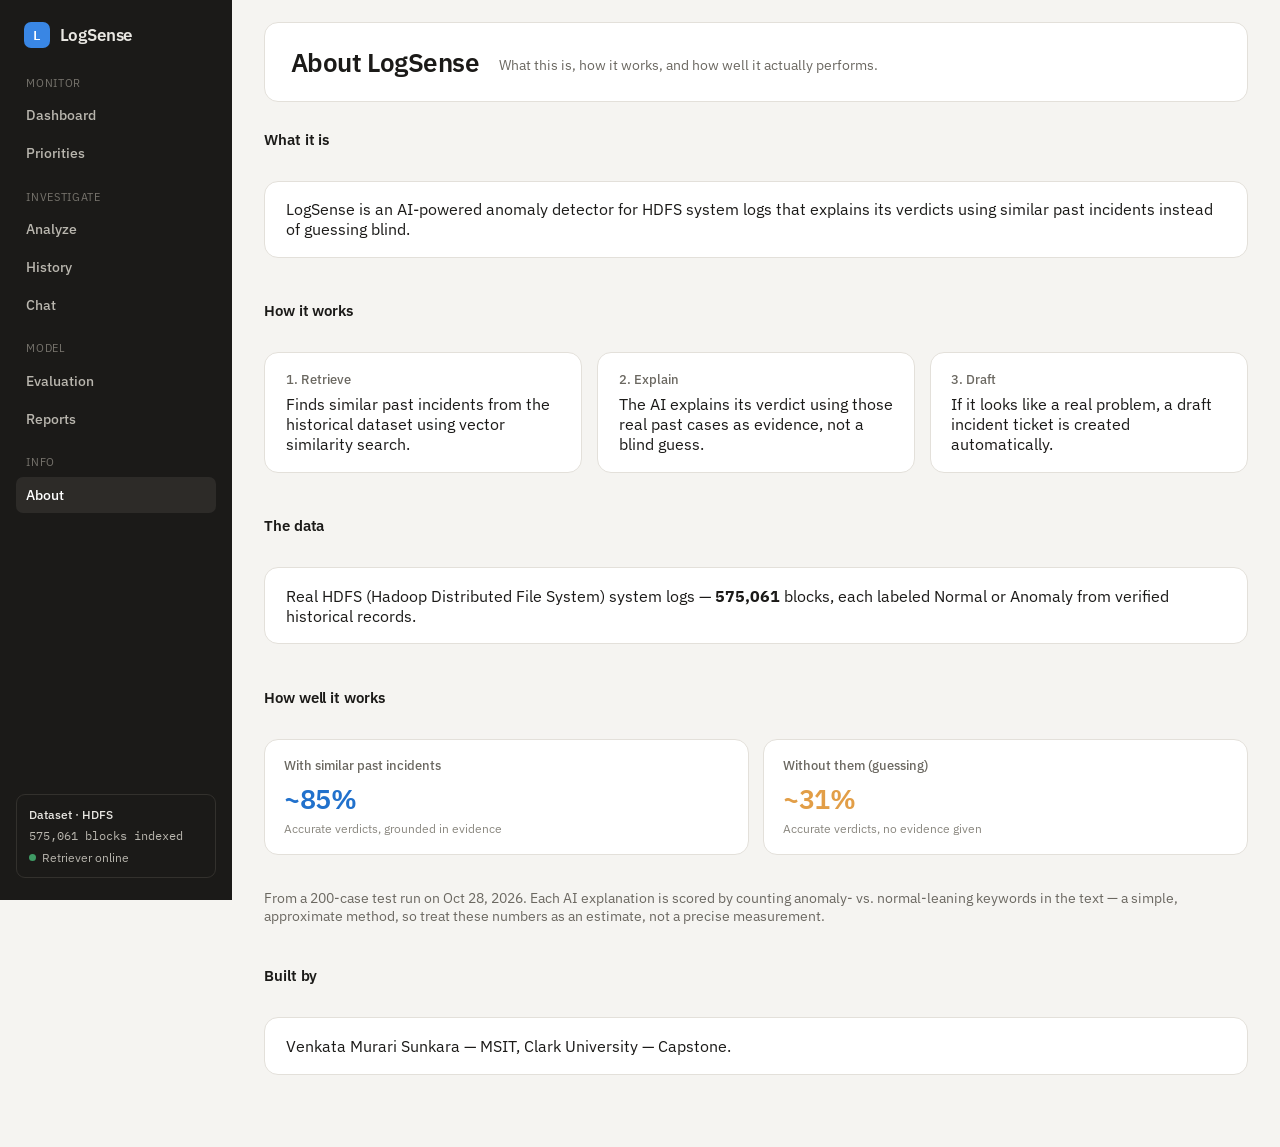
==== frontend/about.html @ a503e8c2 "Add a static About page, linked from the nav New frontend/about.html: what LogSense is, the 3-step r" ====
<!doctype html>
<html lang="en">
<head>
  <meta charset="utf-8" />
  <meta name="viewport" content="width=device-width, initial-scale=1, viewport-fit=cover" />
  <title>LogSense — About</title>
  <link rel="preconnect" href="https://fonts.googleapis.com">
  <link href="https://fonts.googleapis.com/css2?family=IBM+Plex+Sans:wght@400;500;600;700&family=IBM+Plex+Mono:wght@400;500;600&display=swap" rel="stylesheet" />
  <link rel="stylesheet" href="css/styles.css?v=1793126019" />
</head>
<body>
  <div class="ls-shell">
    <aside class="ls-sidebar">
      <div class="ls-brand">LogSense</div>
      <nav class="ls-nav">
        <div class="ls-nav-header">Monitor</div>
        <a href="index.html">Dashboard</a>
        <a href="priorities.html">Priorities <span class="ls-badge" id="nav-priorities-badge" hidden></span></a>
        <div class="ls-nav-header">Investigate</div>
        <a href="analyze.html">Analyze</a>
        <a href="history.html">History</a>
        <a href="chat.html">Chat</a>
        <div class="ls-nav-header">Model</div>
        <a href="evaluate.html">Evaluation</a>
        <a href="reports.html">Reports</a>
        <div class="ls-nav-header">Info</div>
        <a href="about.html" class="active">About</a>
      </nav>
      <div class="ls-sidebar-info">
        <strong>Dataset · HDFS</strong>
        <div class="ls-mono">575,061 blocks indexed</div>
        <div class="ls-dot-row"><span class="ls-dot"></span>Retriever online</div>
      </div>
    </aside>

    <main class="ls-main">
      <div class="ls-header">
        <h1>About LogSense</h1>
        <p>What this is, how it works, and how well it actually performs.</p>
      </div>

      <div class="ls-section-title">What it is</div>
      <div class="ls-card">
        <p style="margin: 0;">LogSense is an AI-powered anomaly detector for HDFS system logs that explains its verdicts using similar past incidents instead of guessing blind.</p>
      </div>

      <div class="ls-section-title">How it works</div>
      <div class="ls-grid" style="grid-template-columns: repeat(auto-fit, minmax(200px, 1fr));">
        <div class="ls-card">
          <div class="ls-metric-label">1. Retrieve</div>
          <p style="margin: 0;">Finds similar past incidents from the historical dataset using vector similarity search.</p>
        </div>
        <div class="ls-card">
          <div class="ls-metric-label">2. Explain</div>
          <p style="margin: 0;">The AI explains its verdict using those real past cases as evidence, not a blind guess.</p>
        </div>
        <div class="ls-card">
          <div class="ls-metric-label">3. Draft</div>
          <p style="margin: 0;">If it looks like a real problem, a draft incident ticket is created automatically.</p>
        </div>
      </div>

      <div class="ls-section-title">The data</div>
      <div class="ls-card">
        <p style="margin: 0;">Real HDFS (Hadoop Distributed File System) system logs — <b>575,061</b> blocks, each labeled Normal or Anomaly from verified historical records.</p>
      </div>

      <div class="ls-section-title">How well it works</div>
      <div class="ls-grid ls-grid-2">
        <div class="ls-metric-box" title="How often the AI was right when it had similar past cases to compare against">
          <div class="ls-metric-label">With similar past incidents</div>
          <div class="ls-metric-value ls-metric-grounded">~85%</div>
          <div class="ls-metric-sub">Accurate verdicts, grounded in evidence</div>
        </div>
        <div class="ls-metric-box" title="How often the AI was right when guessing without any past cases to compare against">
          <div class="ls-metric-label">Without them (guessing)</div>
          <div class="ls-metric-value ls-metric-ungrounded">~31%</div>
          <div class="ls-metric-sub">Accurate verdicts, no evidence given</div>
        </div>
      </div>
      <p class="ls-muted" style="margin-top: 0.75rem;">From a 200-case test run on Oct 28, 2026. Each AI explanation is scored by counting anomaly- vs. normal-leaning keywords in the text — a simple, approximate method, so treat these numbers as an estimate, not a precise measurement.</p>

      <div class="ls-section-title">Built by</div>
      <div class="ls-card">
        <p style="margin: 0;">Venkata Murari Sunkara — MSIT, Clark University — Capstone.</p>
      </div>
    </main>
  </div>
</body>
</html>
---- frontend/css/styles.css ----
:root {
  --bg: #f5f4f1;
  --surface: #ffffff;
  --border: #e3e0da;
  --border-light: #eeebe6;
  --text: #1b1a18;
  --text-secondary: #3b3935;
  --text-muted: #6b6861;
  --text-faint: #8a877f;

  --primary: #1b1a18;
  --primary-dark: #35332f;
  --primary-grad-start: #1b1a18;
  --primary-grad-end: #35332f;
  --accent: #2063b0;
  --accent-strong: #3986e4;

  --danger-bg: #ffe5e0;
  --danger-text: #b3241f;
  --danger-border: #f2b3a8;
  --danger-strong: #d33c33;
  --danger-halo: #ffc7be;

  --normal-bg: #e0f5e6;
  --normal-text: #17653c;
  --normal-border: #a9e0bd;
  --success: #17653c;
  --success-strong: #3f9b65;

  --warning-strong: #e29e47;
  --info-strong: #2171cc;

  --sidebar-bg: #1b1a18;
  --sidebar-text: #e9e7e2;
  --sidebar-text-muted: #b9b6ae;
  --sidebar-hover: #262421;
  --sidebar-active: #2d2b28;
  --sidebar-border: #33312d;

  --radius: 14px;
  --radius-sm: 9px;
  --shadow: none;
  --shadow-hover: 0 2px 8px rgba(27, 26, 24, 0.08);
}

* { box-sizing: border-box; }

body {
  margin: 0;
  font-family: "IBM Plex Sans", -apple-system, BlinkMacSystemFont, "Segoe UI", sans-serif;
  background: var(--bg);
  color: var(--text);
  padding-block: env(safe-area-inset-top, 0px) env(safe-area-inset-bottom, 0px);
  -webkit-font-smoothing: antialiased;
}

a { color: var(--accent); text-decoration: none; }
a:hover { text-decoration: underline; }

code, .ls-mono { font-family: "IBM Plex Mono", ui-monospace, monospace; }

/* ---------- Layout shell ---------- */
.ls-shell {
  display: flex;
  min-height: 100vh;
}

.ls-sidebar {
  width: 232px;
  flex: 0 0 232px;
  background: var(--sidebar-bg);
  color: var(--sidebar-text);
  padding: 1.4rem 1rem;
  position: sticky;
  top: 0;
  height: 100vh;
  overflow-y: auto;
  display: flex;
  flex-direction: column;
  gap: 1.5rem;
}

.ls-brand {
  font-weight: 600;
  font-size: 1.06rem;
  letter-spacing: -0.01em;
  margin: 0 0.5rem;
  display: flex;
  align-items: center;
  gap: 0.6rem;
  color: var(--sidebar-text);
  background: none;
  -webkit-background-clip: unset;
  background-clip: unset;
}
.ls-brand::before {
  content: "L";
  width: 26px;
  height: 26px;
  flex: none;
  border-radius: 7px;
  background: var(--accent-strong);
  color: #fff;
  display: grid;
  place-items: center;
  font: 600 13px "IBM Plex Mono", monospace;
}

.ls-nav { display: flex; flex-direction: column; gap: 0.15rem; font-size: 0.88rem; }
.ls-nav-header { padding: 1rem 0.65rem 0.35rem; font-size: 0.68rem; letter-spacing: 0.06em; text-transform: uppercase; color: #77746d; }
.ls-nav-header:first-child { padding-top: 0.2rem; }
.ls-nav .ls-badge { background: var(--danger-strong); color: #fff; font: 500 10px "IBM Plex Mono", monospace; padding: 1px 7px; }
.ls-nav .ls-badge::before { display: none; }

.ls-nav a {
  padding: 0.55rem 0.65rem;
  border-radius: 7px;
  font-weight: 500;
  font-size: 0.88rem;
  color: var(--sidebar-text-muted);
  display: flex;
  align-items: center;
  justify-content: space-between;
}

.ls-nav a:hover { background: var(--sidebar-hover); color: #fff; }
.ls-nav a.active { background: var(--sidebar-active); color: #fff; }

.ls-sidebar-info {
  margin-top: auto;
  padding: 0.75rem;
  border: 1px solid var(--sidebar-border);
  border-radius: var(--radius-sm);
  font-size: 0.75rem;
  color: var(--sidebar-text-muted);
  display: flex;
  flex-direction: column;
  gap: 0.4rem;
}
.ls-sidebar-info strong { color: var(--sidebar-text); font-weight: 500; }
.ls-sidebar-info .ls-dot-row { display: flex; align-items: center; gap: 0.4rem; }
.ls-sidebar-info .ls-dot { width: 7px; height: 7px; border-radius: 50%; background: var(--success-strong); }

.ls-main {
  flex: 1;
  min-width: 0;
  padding: 1.4rem 2rem 3.5rem;
  display: flex;
  flex-direction: column;
  gap: 1.4rem;
}

.ls-header {
  background: var(--surface);
  border: 1px solid var(--border);
  padding: 1.4rem 1.6rem;
  border-radius: var(--radius);
  display: flex;
  align-items: center;
  gap: 1.25rem;
  flex-wrap: wrap;
}
.ls-header h1 { color: var(--text); margin: 0; font-weight: 600; font-size: 1.6rem; letter-spacing: -0.02em; }
.ls-header p { color: var(--text-muted); margin: 0.25rem 0 0; font-size: 0.9rem; }

/* Simple page title (non-banner pages) */
.ls-page-title { font-size: 1.6rem; font-weight: 600; letter-spacing: -0.02em; margin: 0; }
.ls-page-sub { font-size: 0.88rem; color: var(--text-muted); margin: 0.25rem 0 0; }

/* ---------- Cards ---------- */
.ls-card, .ls-card-accent {
  background: var(--surface);
  border: 1px solid var(--border);
  border-radius: var(--radius);
  padding: 1.1rem 1.3rem;
  margin-bottom: 1rem;
}

.ls-card-accent { border-left: 3px solid var(--accent-strong); }

.ls-grid { display: grid; gap: 0.9rem; }
.ls-grid-2 { grid-template-columns: 1fr 1fr; }
.ls-grid-4 { grid-template-columns: repeat(4, 1fr); }

@media (max-width: 900px) {
  .ls-grid-2, .ls-grid-4 { grid-template-columns: 1fr; }
  .ls-shell { flex-direction: column; }
  .ls-sidebar { width: 100%; flex-basis: auto; height: auto; position: static; }
}

.ls-section-title {
  font-weight: 600;
  font-size: 0.95rem;
  color: var(--text);
  margin: 0.25rem 0 0.6rem;
  letter-spacing: -0.005em;
}
.ls-section-title:first-child { margin-top: 0; }

/* ---------- Badges ---------- */
.ls-badge {
  display: inline-flex;
  align-items: center;
  gap: 0.4rem;
  padding: 0.22rem 0.7rem;
  border-radius: 20px;
  font-weight: 600;
  font-size: 0.78rem;
  border: 1px solid transparent;
}
.ls-badge::before {
  content: "";
  width: 7px;
  height: 7px;
  border-radius: 50%;
  flex: none;
}
.ls-badge-anomaly { background: var(--danger-bg); color: var(--danger-text); }
.ls-badge-anomaly::before { background: var(--danger-strong); }
.ls-badge-normal { background: var(--normal-bg); color: var(--normal-text); }
.ls-badge-normal::before { background: var(--success-strong); }
.ls-badge-muted { background: var(--bg); color: var(--text-muted); border-color: var(--border); }
.ls-badge-muted::before { display: none; }

/* ---------- Metrics ---------- */
.ls-metric-box {
  background: var(--surface);
  border: 1px solid var(--border);
  border-radius: var(--radius);
  padding: 1.1rem 1.2rem;
}
.ls-metric-label { color: var(--text-muted); font-size: 0.82rem; font-weight: 500; margin-bottom: 0.4rem; }
.ls-metric-value { font-size: 1.7rem; font-weight: 600; letter-spacing: -0.02em; }
.ls-metric-sub { color: var(--text-faint); font-size: 0.78rem; margin-top: 0.3rem; }
.ls-metric-grounded { color: var(--info-strong); }
.ls-metric-ungrounded { color: var(--warning-strong); }

/* ---------- Forms / buttons ---------- */
input[type="text"], input[type="number"], select {
  font-family: inherit;
  font-size: 0.88rem;
  padding: 0.55rem 0.75rem;
  border-radius: var(--radius-sm);
  border: 1px solid var(--border);
  background: var(--surface);
  color: var(--text);
}
input:focus, select:focus { outline: 2px solid var(--accent-strong); outline-offset: 1px; }

.ls-btn {
  background: var(--primary);
  color: #fff;
  border: none;
  font-weight: 500;
  font-size: 0.88rem;
  border-radius: var(--radius-sm);
  padding: 0.6rem 1.15rem;
  cursor: pointer;
  transition: background-color 0.15s ease;
}
.ls-btn:hover:not(:disabled) { background: var(--primary-dark); }
.ls-btn:disabled { opacity: 0.5; cursor: not-allowed; }
.ls-btn-ghost { background: var(--surface); color: var(--text); border: 1px solid var(--border); }
.ls-btn-ghost:hover:not(:disabled) { background: var(--bg); }
.ls-btn-danger { background: var(--danger-strong); color: #fff; border: 1px solid var(--danger-strong); }
.ls-btn-danger:hover:not(:disabled) { background: var(--danger-text); }

.ls-row { display: flex; gap: 0.7rem; align-items: center; flex-wrap: wrap; }

/* ---------- Table ---------- */
table.ls-table { width: 100%; border-collapse: collapse; background: var(--surface); border-radius: var(--radius); overflow: hidden; border: 1px solid var(--border); }
table.ls-table th, table.ls-table td { text-align: left; padding: 0.65rem 1rem; font-size: 0.85rem; border-bottom: 1px solid var(--border-light); }
table.ls-table th { color: var(--text-faint); font-weight: 500; text-transform: none; font-size: 0.74rem; letter-spacing: 0.02em; text-transform: uppercase; background: transparent; border-bottom: 1px solid var(--border); }
table.ls-table tbody tr:hover { background: #faf9f7; cursor: pointer; }
table.ls-table tbody tr:last-child td { border-bottom: none; }
table.ls-table tbody tr.ls-row-selected { background: var(--border-light); }
.ls-table-wrap { overflow-x: auto; border-radius: var(--radius); }

/* ---------- Misc ---------- */
.ls-muted { color: var(--text-muted); font-size: 0.85rem; }
.ls-empty { color: var(--text-muted); font-size: 0.9rem; padding: 1.5rem; text-align: center; }
.ls-spinner { display: inline-block; width: 1em; height: 1em; border: 2px solid var(--border); border-top-color: var(--accent-strong); border-radius: 50%; animation: ls-spin 0.7s linear infinite; vertical-align: -0.15em; }
@keyframes ls-spin { to { transform: rotate(360deg); } }
[hidden] { display: none !important; }
hr { border: none; border-top: 1px solid var(--border-light); margin: 1.3rem 0; }
code { background: var(--bg); padding: 0.1rem 0.4rem; border-radius: 4px; font-size: 0.85em; }

.ls-pagination { display: flex; gap: 0.5rem; align-items: center; margin-top: 1rem; }

/* ---------- Charts ---------- */
.ls-chart-card { background: var(--surface); border: 1px solid var(--border); border-radius: var(--radius); padding: 1.25rem 1.4rem 1rem; margin-bottom: 1rem; position: relative; }
.ls-chart-title { font-weight: 600; font-size: 0.95rem; margin-bottom: 0.2rem; }
.ls-chart-subtitle { color: var(--text-muted); font-size: 0.8rem; margin-bottom: 0.75rem; }
.ls-chart-legend { display: flex; gap: 1.25rem; flex-wrap: wrap; margin-bottom: 0.5rem; font-size: 0.82rem; color: var(--text); }
.ls-chart-legend-item { display: inline-flex; align-items: center; gap: 0.4rem; }
.ls-chart-legend-swatch { width: 12px; height: 3px; border-radius: 2px; display: inline-block; }
.ls-chart-svg { display: block; width: 100%; height: auto; overflow: visible; }
.ls-chart-axis-text { fill: var(--text-faint); font-size: 10px; font-family: inherit; }
.ls-chart-gridline { stroke: var(--border-light); stroke-width: 1; }
.ls-chart-bar { cursor: pointer; }
.ls-chart-bar:hover { filter: brightness(0.92); }
.ls-chart-tooltip {
  position: absolute;
  pointer-events: none;
  background: var(--text);
  color: #fff;
  font-size: 0.78rem;
  padding: 0.45rem 0.65rem;
  border-radius: 8px;
  box-shadow: var(--shadow-hover);
  z-index: 10;
  white-space: nowrap;
  opacity: 0;
  transition: opacity 0.1s ease;
}
.ls-chart-tooltip.visible { opacity: 1; }
.ls-chart-tooltip b { font-weight: 700; }
.ls-date-range { display: flex; gap: 0.25rem; background: #ebe9e4; border-radius: 8px; padding: 3px; width: fit-content; margin-bottom: 1.25rem; }
.ls-date-range button { padding: 0.4rem 0.85rem; background: transparent; border: none; color: var(--text-muted); border-radius: 6px; font-size: 0.85rem; }
.ls-date-range button.active { background: #fff; color: var(--text); }

/* ---------- Chat ---------- */
.ls-chat-row { display: flex; margin-bottom: 0.9rem; }
.ls-chat-row.user { justify-content: flex-end; }
.ls-chat-bubble { max-width: 75%; padding: 0.65rem 0.9rem; border-radius: 12px; font-size: 0.9rem; line-height: 1.5; white-space: pre-line; }
.ls-chat-row.user .ls-chat-bubble { background: var(--primary); color: #fff; }
.ls-chat-row.assistant .ls-chat-bubble { background: #f3f1ed; color: var(--text); }
.ls-chat-row.error .ls-chat-bubble { background: var(--danger-bg); color: var(--danger-text); }

/* ---------- Live feed terminal ---------- */
.ls-terminal {
  background: var(--sidebar-bg);
  padding: 0.75rem 1rem;
  height: 260px;
  overflow: hidden;
  display: flex;
  flex-direction: column;
  justify-content: flex-end;
  gap: 3px;
  border-radius: 0 0 0 var(--radius);
}
.ls-terminal-line {
  display: grid;
  grid-template-columns: 78px minmax(0,1fr);
  gap: 10px;
  font: 12px/1.7 "IBM Plex Mono", monospace;
  color: var(--sidebar-text-muted);
  padding: 0 4px;
}
.ls-terminal-line .ls-t-time { color: var(--text-faint); }

/* ---------- On/off toggle switch ---------- */
.ls-toggle { display: inline-flex; align-items: center; gap: 0.5rem; background: none; border: 0; cursor: pointer; padding: 2px; font: inherit; }
.ls-toggle-track { width: 36px; height: 20px; border-radius: 999px; background: var(--border); position: relative; flex: none; transition: background 0.15s ease; }
.ls-toggle[aria-checked="true"] .ls-toggle-track { background: var(--success-strong); }
.ls-toggle-knob { position: absolute; top: 2px; left: 2px; width: 16px; height: 16px; border-radius: 50%; background: #fff; box-shadow: 0 1px 2px rgba(0,0,0,0.25); transition: left 0.15s ease; }
.ls-toggle[aria-checked="true"] .ls-toggle-knob { left: 18px; }
.ls-toggle-label { font-size: 0.85rem; font-weight: 600; color: var(--text-secondary); min-width: 24px; text-align: left; }
.ls-toggle:disabled { opacity: 0.6; cursor: not-allowed; }
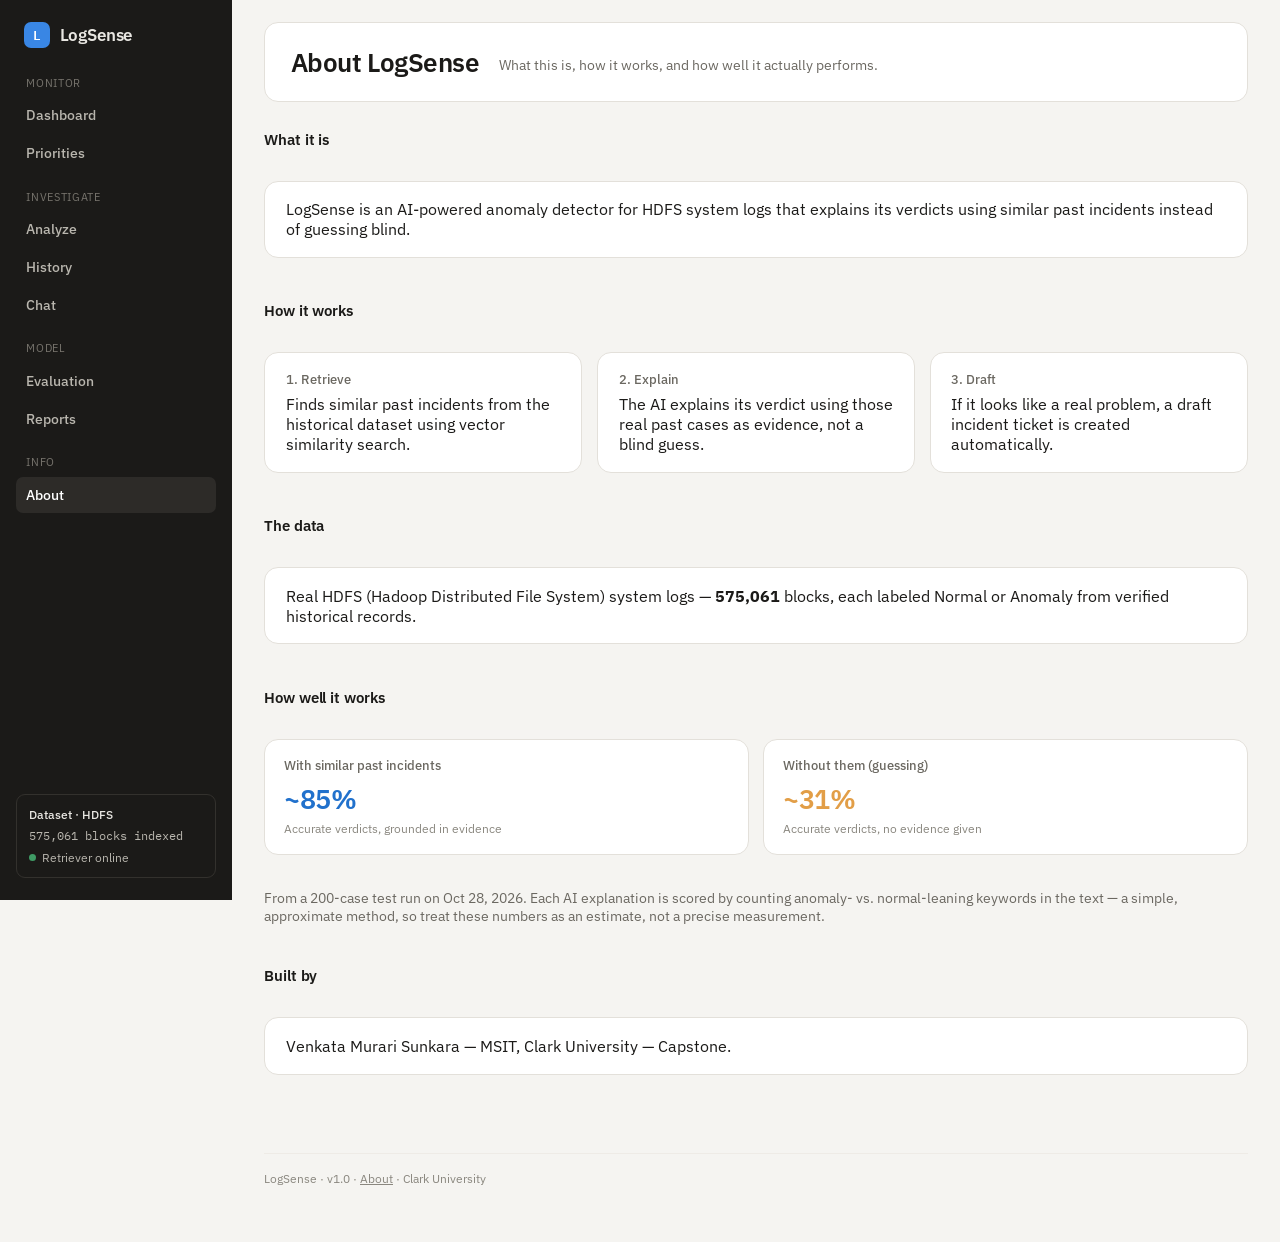
==== commit 71d5641a: "Add small polish touches: tagline, footer, favicon, example buttons - Dashboard-only tagline under t" ====
--- a/frontend/about.html
+++ b/frontend/about.html
@@ -3,10 +3,11 @@
 <head>
   <meta charset="utf-8" />
   <meta name="viewport" content="width=device-width, initial-scale=1, viewport-fit=cover" />
+  <link rel="icon" type="image/svg+xml" href="favicon.svg" />
   <title>LogSense — About</title>
   <link rel="preconnect" href="https://fonts.googleapis.com">
   <link href="https://fonts.googleapis.com/css2?family=IBM+Plex+Sans:wght@400;500;600;700&family=IBM+Plex+Mono:wght@400;500;600&display=swap" rel="stylesheet" />
-  <link rel="stylesheet" href="css/styles.css?v=1793126019" />
+  <link rel="stylesheet" href="css/styles.css?v=1793635372" />
 </head>
 <body>
   <div class="ls-shell">
@@ -84,6 +85,7 @@
       <div class="ls-card">
         <p style="margin: 0;">Venkata Murari Sunkara — MSIT, Clark University — Capstone.</p>
       </div>
+      <footer class="ls-footer">LogSense · v1.0 · <a href="about.html">About</a> · Clark University</footer>
     </main>
   </div>
 </body>
--- a/frontend/css/styles.css
+++ b/frontend/css/styles.css
@@ -357,3 +357,14 @@
 .ls-toggle[aria-checked="true"] .ls-toggle-knob { left: 18px; }
 .ls-toggle-label { font-size: 0.85rem; font-weight: 600; color: var(--text-secondary); min-width: 24px; text-align: left; }
 .ls-toggle:disabled { opacity: 0.6; cursor: not-allowed; }
+
+/* ---------- Footer ---------- */
+.ls-footer {
+  margin-top: 2.5rem;
+  padding-top: 1rem;
+  border-top: 1px solid var(--border-light);
+  font-size: 0.78rem;
+  color: var(--text-faint);
+}
+.ls-footer a { color: var(--text-faint); text-decoration: underline; }
+.ls-footer a:hover { color: var(--accent); }
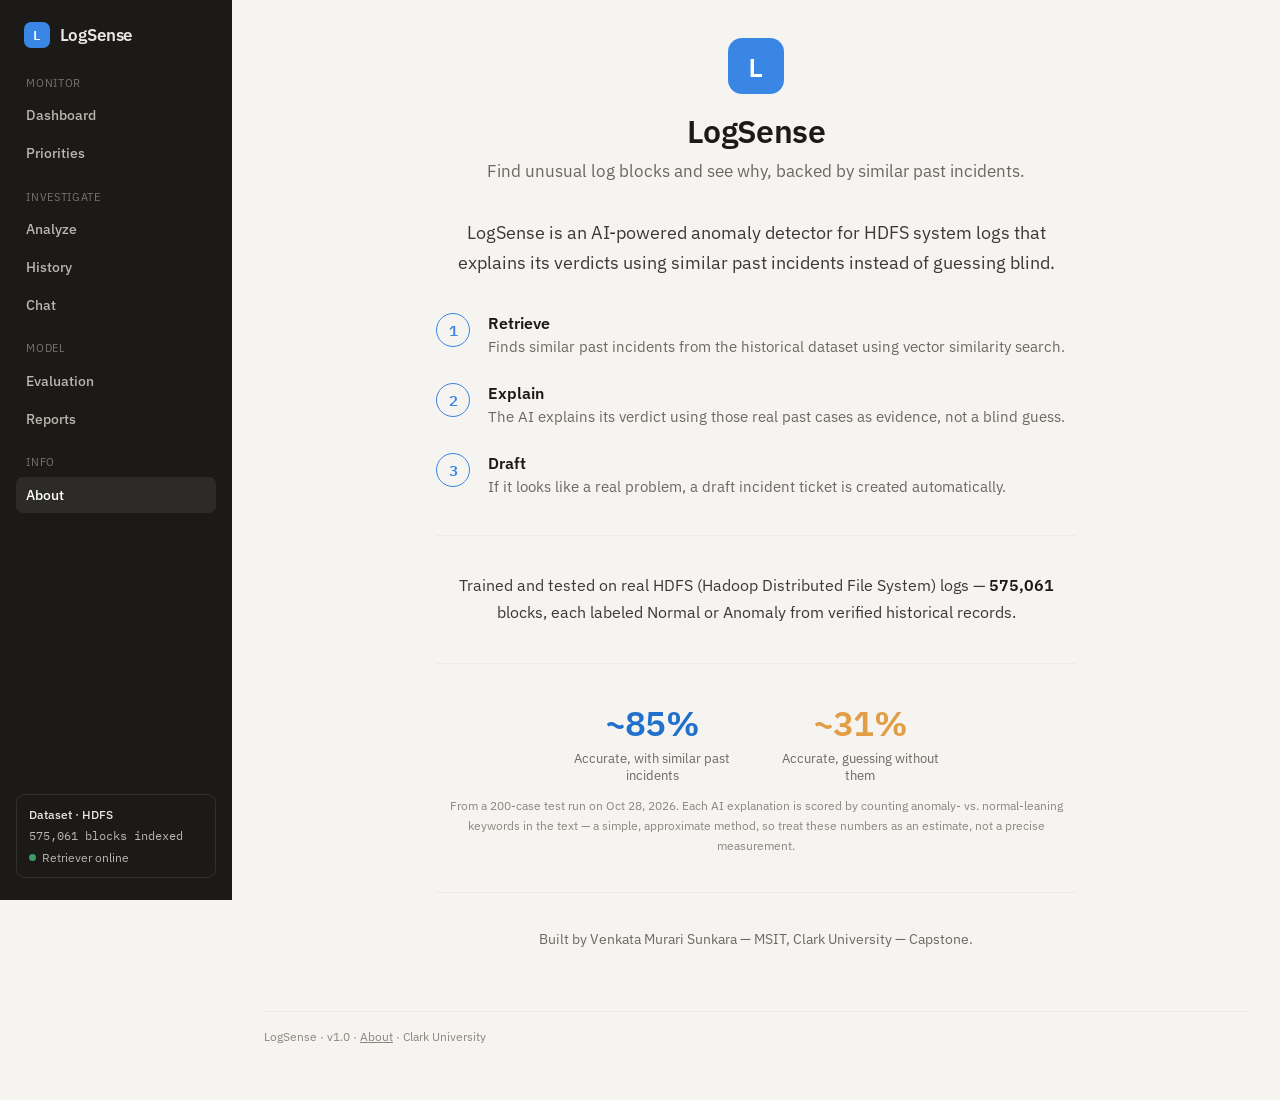
==== commit aa25b356: "Redesign About page with a landing-page feel The first version used the same ls-card grid as every d" ====
--- a/frontend/about.html
+++ b/frontend/about.html
@@ -7,7 +7,7 @@
   <title>LogSense — About</title>
   <link rel="preconnect" href="https://fonts.googleapis.com">
   <link href="https://fonts.googleapis.com/css2?family=IBM+Plex+Sans:wght@400;500;600;700&family=IBM+Plex+Mono:wght@400;500;600&display=swap" rel="stylesheet" />
-  <link rel="stylesheet" href="css/styles.css?v=1793635372" />
+  <link rel="stylesheet" href="css/styles.css?v=1793636241" />
 </head>
 <body>
   <div class="ls-shell">
@@ -35,56 +35,62 @@
     </aside>
 
     <main class="ls-main">
-      <div class="ls-header">
-        <h1>About LogSense</h1>
-        <p>What this is, how it works, and how well it actually performs.</p>
+      <div class="ls-about">
+        <div class="ls-about-hero">
+          <div class="ls-about-logo">L</div>
+          <h1>LogSense</h1>
+          <p class="ls-about-tagline">Find unusual log blocks and see why, backed by similar past incidents.</p>
+        </div>
+
+        <p class="ls-about-lead">LogSense is an AI-powered anomaly detector for HDFS system logs that explains its verdicts using similar past incidents instead of guessing blind.</p>
+
+        <div class="ls-about-steps">
+          <div class="ls-about-step">
+            <span class="ls-about-step-num">1</span>
+            <div>
+              <h3>Retrieve</h3>
+              <p>Finds similar past incidents from the historical dataset using vector similarity search.</p>
+            </div>
+          </div>
+          <div class="ls-about-step">
+            <span class="ls-about-step-num">2</span>
+            <div>
+              <h3>Explain</h3>
+              <p>The AI explains its verdict using those real past cases as evidence, not a blind guess.</p>
+            </div>
+          </div>
+          <div class="ls-about-step">
+            <span class="ls-about-step-num">3</span>
+            <div>
+              <h3>Draft</h3>
+              <p>If it looks like a real problem, a draft incident ticket is created automatically.</p>
+            </div>
+          </div>
+        </div>
+
+        <div class="ls-about-divider"></div>
+
+        <p class="ls-about-body">Trained and tested on real HDFS (Hadoop Distributed File System) logs — <span class="ls-about-stat-inline">575,061</span> blocks, each labeled Normal or Anomaly from verified historical records.</p>
+
+        <div class="ls-about-divider"></div>
+
+        <div class="ls-about-stats">
+          <div class="ls-about-stat" title="How often the AI was right when it had similar past cases to compare against">
+            <div class="ls-about-stat-value" style="color: var(--info-strong);">~85%</div>
+            <div class="ls-about-stat-label">Accurate, with similar past incidents</div>
+          </div>
+          <div class="ls-about-stat" title="How often the AI was right when guessing without any past cases to compare against">
+            <div class="ls-about-stat-value" style="color: var(--warning-strong);">~31%</div>
+            <div class="ls-about-stat-label">Accurate, guessing without them</div>
+          </div>
+        </div>
+        <p class="ls-about-note">From a 200-case test run on Oct 28, 2026. Each AI explanation is scored by counting anomaly- vs. normal-leaning keywords in the text — a simple, approximate method, so treat these numbers as an estimate, not a precise measurement.</p>
+
+        <div class="ls-about-divider"></div>
+
+        <p class="ls-about-credit">Built by Venkata Murari Sunkara — MSIT, Clark University — Capstone.</p>
       </div>
 
-      <div class="ls-section-title">What it is</div>
-      <div class="ls-card">
-        <p style="margin: 0;">LogSense is an AI-powered anomaly detector for HDFS system logs that explains its verdicts using similar past incidents instead of guessing blind.</p>
-      </div>
-
-      <div class="ls-section-title">How it works</div>
-      <div class="ls-grid" style="grid-template-columns: repeat(auto-fit, minmax(200px, 1fr));">
-        <div class="ls-card">
-          <div class="ls-metric-label">1. Retrieve</div>
-          <p style="margin: 0;">Finds similar past incidents from the historical dataset using vector similarity search.</p>
-        </div>
-        <div class="ls-card">
-          <div class="ls-metric-label">2. Explain</div>
-          <p style="margin: 0;">The AI explains its verdict using those real past cases as evidence, not a blind guess.</p>
-        </div>
-        <div class="ls-card">
-          <div class="ls-metric-label">3. Draft</div>
-          <p style="margin: 0;">If it looks like a real problem, a draft incident ticket is created automatically.</p>
-        </div>
-      </div>
-
-      <div class="ls-section-title">The data</div>
-      <div class="ls-card">
-        <p style="margin: 0;">Real HDFS (Hadoop Distributed File System) system logs — <b>575,061</b> blocks, each labeled Normal or Anomaly from verified historical records.</p>
-      </div>
-
-      <div class="ls-section-title">How well it works</div>
-      <div class="ls-grid ls-grid-2">
-        <div class="ls-metric-box" title="How often the AI was right when it had similar past cases to compare against">
-          <div class="ls-metric-label">With similar past incidents</div>
-          <div class="ls-metric-value ls-metric-grounded">~85%</div>
-          <div class="ls-metric-sub">Accurate verdicts, grounded in evidence</div>
-        </div>
-        <div class="ls-metric-box" title="How often the AI was right when guessing without any past cases to compare against">
-          <div class="ls-metric-label">Without them (guessing)</div>
-          <div class="ls-metric-value ls-metric-ungrounded">~31%</div>
-          <div class="ls-metric-sub">Accurate verdicts, no evidence given</div>
-        </div>
-      </div>
-      <p class="ls-muted" style="margin-top: 0.75rem;">From a 200-case test run on Oct 28, 2026. Each AI explanation is scored by counting anomaly- vs. normal-leaning keywords in the text — a simple, approximate method, so treat these numbers as an estimate, not a precise measurement.</p>
-
-      <div class="ls-section-title">Built by</div>
-      <div class="ls-card">
-        <p style="margin: 0;">Venkata Murari Sunkara — MSIT, Clark University — Capstone.</p>
-      </div>
       <footer class="ls-footer">LogSense · v1.0 · <a href="about.html">About</a> · Clark University</footer>
     </main>
   </div>
--- a/frontend/css/styles.css
+++ b/frontend/css/styles.css
@@ -368,3 +368,42 @@
 }
 .ls-footer a { color: var(--text-faint); text-decoration: underline; }
 .ls-footer a:hover { color: var(--accent); }
+
+/* ---------- About page (landing-page feel, deliberately not another
+   data-dashboard screen — centered column, flowing prose, no card grid) ---------- */
+.ls-about { max-width: 640px; margin: 1rem auto 0; width: 100%; }
+.ls-about-hero { text-align: center; margin-bottom: 2.25rem; }
+.ls-about-logo {
+  width: 56px; height: 56px; margin: 0 auto 1rem;
+  border-radius: 14px; background: var(--accent-strong); color: #fff;
+  display: grid; place-items: center; font: 600 26px "IBM Plex Mono", monospace;
+}
+.ls-about-hero h1 { font-size: 2rem; font-weight: 600; letter-spacing: -0.02em; margin: 0 0 0.5rem; }
+.ls-about-tagline { color: var(--text-muted); font-size: 1.05rem; margin: 0; }
+.ls-about-lead { font-size: 1.15rem; line-height: 1.6; text-align: center; color: var(--text-secondary); margin: 0 0 2.25rem; }
+.ls-about-body { font-size: 1rem; line-height: 1.7; color: var(--text-secondary); text-align: center; margin: 0; }
+.ls-about-stat-inline { font-weight: 600; color: var(--text); }
+
+.ls-about-steps { display: flex; flex-direction: column; gap: 1.5rem; margin-bottom: 2.25rem; }
+.ls-about-step { display: flex; gap: 1.1rem; align-items: flex-start; }
+.ls-about-step-num {
+  flex: none; width: 34px; height: 34px; border-radius: 50%;
+  border: 1.5px solid var(--accent-strong); color: var(--accent-strong);
+  display: grid; place-items: center; font: 600 0.95rem "IBM Plex Mono", monospace;
+}
+.ls-about-step h3 { margin: 0 0 0.2rem; font-size: 1rem; font-weight: 600; }
+.ls-about-step p { margin: 0; color: var(--text-muted); font-size: 0.92rem; line-height: 1.55; }
+
+.ls-about-divider { height: 1px; background: var(--border-light); margin: 2.25rem 0; }
+
+.ls-about-stats { display: flex; justify-content: center; gap: 3rem; margin-bottom: 0.75rem; }
+.ls-about-stat { text-align: center; }
+.ls-about-stat-value { font-size: 2.2rem; font-weight: 600; letter-spacing: -0.02em; }
+.ls-about-stat-label { font-size: 0.82rem; color: var(--text-muted); margin-top: 0.3rem; max-width: 160px; }
+.ls-about-note { font-size: 0.78rem; color: var(--text-faint); text-align: center; line-height: 1.6; margin: 0 0 2.25rem; }
+
+.ls-about-credit { text-align: center; color: var(--text-muted); font-size: 0.9rem; margin: 0; }
+
+@media (max-width: 640px) {
+  .ls-about-stats { gap: 1.5rem; flex-wrap: wrap; }
+}
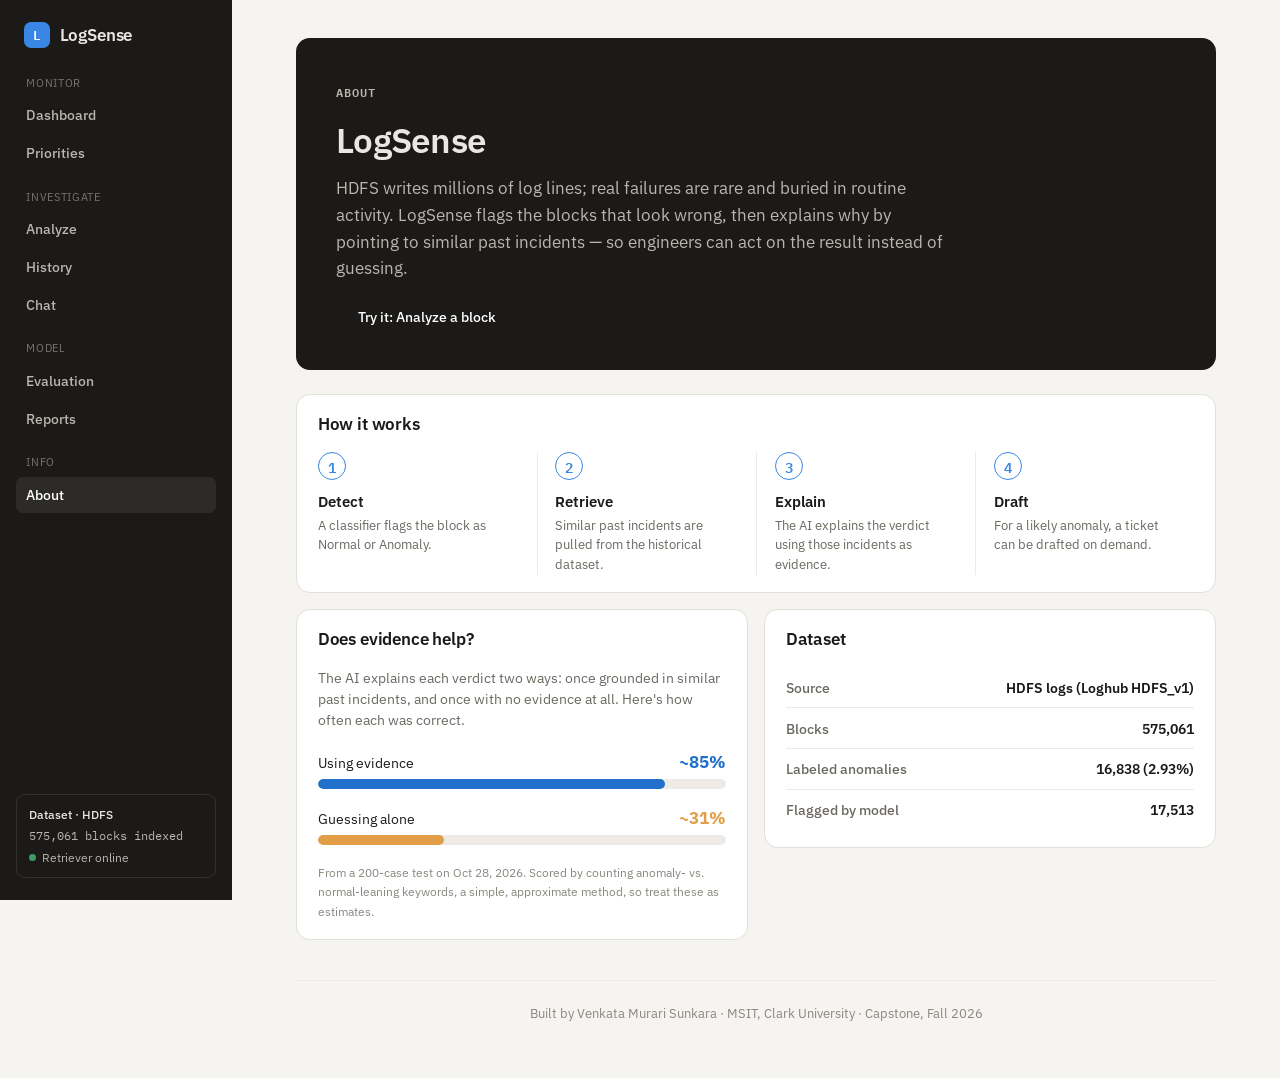
==== commit b230f0ab: "Redesign About page: dark hero, How-it-works card, evidence/dataset cards Replaces the earlier hero+" ====
--- a/frontend/about.html
+++ b/frontend/about.html
@@ -7,7 +7,7 @@
   <title>LogSense — About</title>
   <link rel="preconnect" href="https://fonts.googleapis.com">
   <link href="https://fonts.googleapis.com/css2?family=IBM+Plex+Sans:wght@400;500;600;700&family=IBM+Plex+Mono:wght@400;500;600&display=swap" rel="stylesheet" />
-  <link rel="stylesheet" href="css/styles.css?v=1793636241" />
+  <link rel="stylesheet" href="css/styles.css?v=1793642113" />
 </head>
 <body>
   <div class="ls-shell">
@@ -37,61 +37,78 @@
     <main class="ls-main">
       <div class="ls-about">
         <div class="ls-about-hero">
-          <div class="ls-about-logo">L</div>
+          <div class="ls-about-eyebrow">About</div>
           <h1>LogSense</h1>
-          <p class="ls-about-tagline">Find unusual log blocks and see why, backed by similar past incidents.</p>
+          <p class="ls-about-tagline">HDFS writes millions of log lines; real failures are rare and buried in routine activity. LogSense flags the blocks that look wrong, then explains why by pointing to similar past incidents — so engineers can act on the result instead of guessing.</p>
+          <a class="ls-btn" href="analyze.html">Try it: Analyze a block</a>
         </div>
 
-        <p class="ls-about-lead">LogSense is an AI-powered anomaly detector for HDFS system logs that explains its verdicts using similar past incidents instead of guessing blind.</p>
-
-        <div class="ls-about-steps">
-          <div class="ls-about-step">
-            <span class="ls-about-step-num">1</span>
-            <div>
+        <div class="ls-card">
+          <h2 class="ls-about-card-title">How it works</h2>
+          <div class="ls-about-how-row">
+            <div class="ls-about-how-step">
+              <div class="ls-about-how-num">1</div>
+              <h3>Detect</h3>
+              <p>A classifier flags the block as Normal or Anomaly.</p>
+            </div>
+            <div class="ls-about-how-step">
+              <div class="ls-about-how-num">2</div>
               <h3>Retrieve</h3>
-              <p>Finds similar past incidents from the historical dataset using vector similarity search.</p>
+              <p>Similar past incidents are pulled from the historical dataset.</p>
             </div>
-          </div>
-          <div class="ls-about-step">
-            <span class="ls-about-step-num">2</span>
-            <div>
+            <div class="ls-about-how-step">
+              <div class="ls-about-how-num">3</div>
               <h3>Explain</h3>
-              <p>The AI explains its verdict using those real past cases as evidence, not a blind guess.</p>
+              <p>The AI explains the verdict using those incidents as evidence.</p>
             </div>
-          </div>
-          <div class="ls-about-step">
-            <span class="ls-about-step-num">3</span>
-            <div>
+            <div class="ls-about-how-step">
+              <div class="ls-about-how-num">4</div>
               <h3>Draft</h3>
-              <p>If it looks like a real problem, a draft incident ticket is created automatically.</p>
+              <p>For a likely anomaly, a ticket can be drafted on demand.</p>
             </div>
           </div>
         </div>
 
-        <div class="ls-about-divider"></div>
+        <div class="ls-about-grid">
+          <div class="ls-card">
+            <h2 class="ls-about-card-title">Does evidence help?</h2>
+            <p class="ls-about-card-intro">The AI explains each verdict two ways: once grounded in similar past incidents, and once with no evidence at all. Here's how often each was correct.</p>
+            <div class="ls-about-bars">
+              <div class="ls-about-bar-row">
+                <div class="ls-about-bar-head">
+                  <span>Using evidence</span>
+                  <b style="color: var(--info-strong);">~85%</b>
+                </div>
+                <div class="ls-about-bar-track">
+                  <div class="ls-about-bar-fill" style="width: 85%; background: var(--info-strong);"></div>
+                </div>
+              </div>
+              <div class="ls-about-bar-row">
+                <div class="ls-about-bar-head">
+                  <span>Guessing alone</span>
+                  <b style="color: var(--warning-strong);">~31%</b>
+                </div>
+                <div class="ls-about-bar-track">
+                  <div class="ls-about-bar-fill" style="width: 31%; background: var(--warning-strong);"></div>
+                </div>
+              </div>
+            </div>
+            <p class="ls-about-note">From a 200-case test on Oct 28, 2026. Scored by counting anomaly- vs. normal-leaning keywords, a simple, approximate method, so treat these as estimates.</p>
+          </div>
 
-        <p class="ls-about-body">Trained and tested on real HDFS (Hadoop Distributed File System) logs — <span class="ls-about-stat-inline">575,061</span> blocks, each labeled Normal or Anomaly from verified historical records.</p>
-
-        <div class="ls-about-divider"></div>
-
-        <div class="ls-about-stats">
-          <div class="ls-about-stat" title="How often the AI was right when it had similar past cases to compare against">
-            <div class="ls-about-stat-value" style="color: var(--info-strong);">~85%</div>
-            <div class="ls-about-stat-label">Accurate, with similar past incidents</div>
-          </div>
-          <div class="ls-about-stat" title="How often the AI was right when guessing without any past cases to compare against">
-            <div class="ls-about-stat-value" style="color: var(--warning-strong);">~31%</div>
-            <div class="ls-about-stat-label">Accurate, guessing without them</div>
+          <div class="ls-card">
+            <h2 class="ls-about-card-title">Dataset</h2>
+            <dl class="ls-about-facts">
+              <div class="ls-about-fact"><dt>Source</dt><dd>HDFS logs (Loghub HDFS_v1)</dd></div>
+              <div class="ls-about-fact"><dt>Blocks</dt><dd>575,061</dd></div>
+              <div class="ls-about-fact"><dt>Labeled anomalies</dt><dd>16,838 (2.93%)</dd></div>
+              <div class="ls-about-fact"><dt>Flagged by model</dt><dd>17,513</dd></div>
+            </dl>
           </div>
         </div>
-        <p class="ls-about-note">From a 200-case test run on Oct 28, 2026. Each AI explanation is scored by counting anomaly- vs. normal-leaning keywords in the text — a simple, approximate method, so treat these numbers as an estimate, not a precise measurement.</p>
 
-        <div class="ls-about-divider"></div>
-
-        <p class="ls-about-credit">Built by Venkata Murari Sunkara — MSIT, Clark University — Capstone.</p>
+        <p class="ls-about-footer-line">Built by Venkata Murari Sunkara · MSIT, Clark University · Capstone, Fall 2026</p>
       </div>
-
-      <footer class="ls-footer">LogSense · v1.0 · <a href="about.html">About</a> · Clark University</footer>
     </main>
   </div>
 </body>
--- a/frontend/css/styles.css
+++ b/frontend/css/styles.css
@@ -369,41 +369,64 @@
 .ls-footer a { color: var(--text-faint); text-decoration: underline; }
 .ls-footer a:hover { color: var(--accent); }
 
-/* ---------- About page (landing-page feel, deliberately not another
-   data-dashboard screen — centered column, flowing prose, no card grid) ---------- */
-.ls-about { max-width: 640px; margin: 1rem auto 0; width: 100%; }
-.ls-about-hero { text-align: center; margin-bottom: 2.25rem; }
-.ls-about-logo {
-  width: 56px; height: 56px; margin: 0 auto 1rem;
-  border-radius: 14px; background: var(--accent-strong); color: #fff;
-  display: grid; place-items: center; font: 600 26px "IBM Plex Mono", monospace;
-}
-.ls-about-hero h1 { font-size: 2rem; font-weight: 600; letter-spacing: -0.02em; margin: 0 0 0.5rem; }
-.ls-about-tagline { color: var(--text-muted); font-size: 1.05rem; margin: 0; }
-.ls-about-lead { font-size: 1.15rem; line-height: 1.6; text-align: center; color: var(--text-secondary); margin: 0 0 2.25rem; }
-.ls-about-body { font-size: 1rem; line-height: 1.7; color: var(--text-secondary); text-align: center; margin: 0; }
-.ls-about-stat-inline { font-weight: 600; color: var(--text); }
-
-.ls-about-steps { display: flex; flex-direction: column; gap: 1.5rem; margin-bottom: 2.25rem; }
-.ls-about-step { display: flex; gap: 1.1rem; align-items: flex-start; }
-.ls-about-step-num {
-  flex: none; width: 34px; height: 34px; border-radius: 50%;
+/* ---------- About page (dark hero + fact/evidence cards) ---------- */
+.ls-about { max-width: 920px; margin: 1rem auto 0; width: 100%; }
+
+.ls-about-hero {
+  background: var(--primary); color: var(--sidebar-text);
+  border-radius: var(--radius); padding: 2.75rem 2.5rem;
+  margin-bottom: 1.5rem;
+}
+.ls-about-eyebrow {
+  font: 600 0.72rem "IBM Plex Mono", monospace; letter-spacing: 0.08em; text-transform: uppercase;
+  color: var(--sidebar-text-muted); margin-bottom: 0.9rem;
+}
+.ls-about-hero h1 { font-size: 2.2rem; font-weight: 600; letter-spacing: -0.02em; margin: 0 0 0.75rem; color: var(--sidebar-text); }
+.ls-about-tagline { color: var(--sidebar-text-muted); font-size: 1.05rem; line-height: 1.6; margin: 0 0 1.5rem; max-width: 620px; }
+.ls-about-hero .ls-btn { font-size: 0.9rem; padding: 0.7rem 1.4rem; }
+
+.ls-about-card-title { font-size: 1.05rem; font-weight: 600; margin: 0 0 1.1rem; letter-spacing: -0.01em; }
+.ls-about-card-intro { color: var(--text-muted); font-size: 0.88rem; margin: 0 0 1.25rem; line-height: 1.5; }
+
+/* How it works: 4 steps in one card, divided into columns */
+.ls-about-how-row { display: grid; grid-template-columns: repeat(4, 1fr); gap: 0; }
+.ls-about-how-step { padding: 0 1.1rem; border-left: 1px solid var(--border-light); }
+.ls-about-how-step:first-child { border-left: none; padding-left: 0; }
+.ls-about-how-num {
+  width: 28px; height: 28px; margin-bottom: 0.65rem; border-radius: 50%;
   border: 1.5px solid var(--accent-strong); color: var(--accent-strong);
-  display: grid; place-items: center; font: 600 0.95rem "IBM Plex Mono", monospace;
-}
-.ls-about-step h3 { margin: 0 0 0.2rem; font-size: 1rem; font-weight: 600; }
-.ls-about-step p { margin: 0; color: var(--text-muted); font-size: 0.92rem; line-height: 1.55; }
-
-.ls-about-divider { height: 1px; background: var(--border-light); margin: 2.25rem 0; }
-
-.ls-about-stats { display: flex; justify-content: center; gap: 3rem; margin-bottom: 0.75rem; }
-.ls-about-stat { text-align: center; }
-.ls-about-stat-value { font-size: 2.2rem; font-weight: 600; letter-spacing: -0.02em; }
-.ls-about-stat-label { font-size: 0.82rem; color: var(--text-muted); margin-top: 0.3rem; max-width: 160px; }
-.ls-about-note { font-size: 0.78rem; color: var(--text-faint); text-align: center; line-height: 1.6; margin: 0 0 2.25rem; }
-
-.ls-about-credit { text-align: center; color: var(--text-muted); font-size: 0.9rem; margin: 0; }
+  display: grid; place-items: center; font: 600 0.85rem "IBM Plex Mono", monospace;
+}
+.ls-about-how-step h3 { margin: 0 0 0.3rem; font-size: 0.95rem; font-weight: 600; }
+.ls-about-how-step p { margin: 0; color: var(--text-muted); font-size: 0.82rem; line-height: 1.5; }
+
+/* Two-column row of cards */
+.ls-about-grid { display: grid; grid-template-columns: 1fr 1fr; gap: 1rem; align-items: start; }
+
+/* Evidence bars */
+.ls-about-bars { margin-bottom: 0.25rem; }
+.ls-about-bar-row { margin-bottom: 1.1rem; }
+.ls-about-bar-head { display: flex; justify-content: space-between; align-items: baseline; margin-bottom: 0.4rem; font-size: 0.88rem; }
+.ls-about-bar-head b { font-size: 1.05rem; }
+.ls-about-bar-track { height: 10px; border-radius: 999px; background: var(--border-light); overflow: hidden; }
+.ls-about-bar-fill { height: 100%; border-radius: 999px; }
+.ls-about-note { font-size: 0.76rem; color: var(--text-faint); line-height: 1.6; margin: 0.9rem 0 0; }
+
+/* Fact lists (Dataset / The project) */
+.ls-about-facts { margin: 0; }
+.ls-about-fact {
+  display: flex; justify-content: space-between; align-items: baseline; gap: 1rem;
+  padding: 0.65rem 0; border-bottom: 1px solid var(--border-light); font-size: 0.9rem;
+}
+.ls-about-fact:last-child { border-bottom: none; }
+.ls-about-fact dt { color: var(--text-muted); font-weight: 500; margin: 0; }
+.ls-about-fact dd { margin: 0; font-weight: 600; color: var(--text); text-align: right; }
+
+.ls-about-footer-line { text-align: center; color: var(--text-faint); font-size: 0.82rem; margin: 1.5rem 0 0; padding-top: 1.5rem; border-top: 1px solid var(--border-light); }
 
 @media (max-width: 640px) {
-  .ls-about-stats { gap: 1.5rem; flex-wrap: wrap; }
-}
+  .ls-about-grid { grid-template-columns: 1fr; }
+  .ls-about-how-row { grid-template-columns: 1fr; gap: 1.1rem; }
+  .ls-about-how-step { border-left: none; padding-left: 0; }
+  .ls-about-hero h1 { font-size: 1.8rem; }
+}
